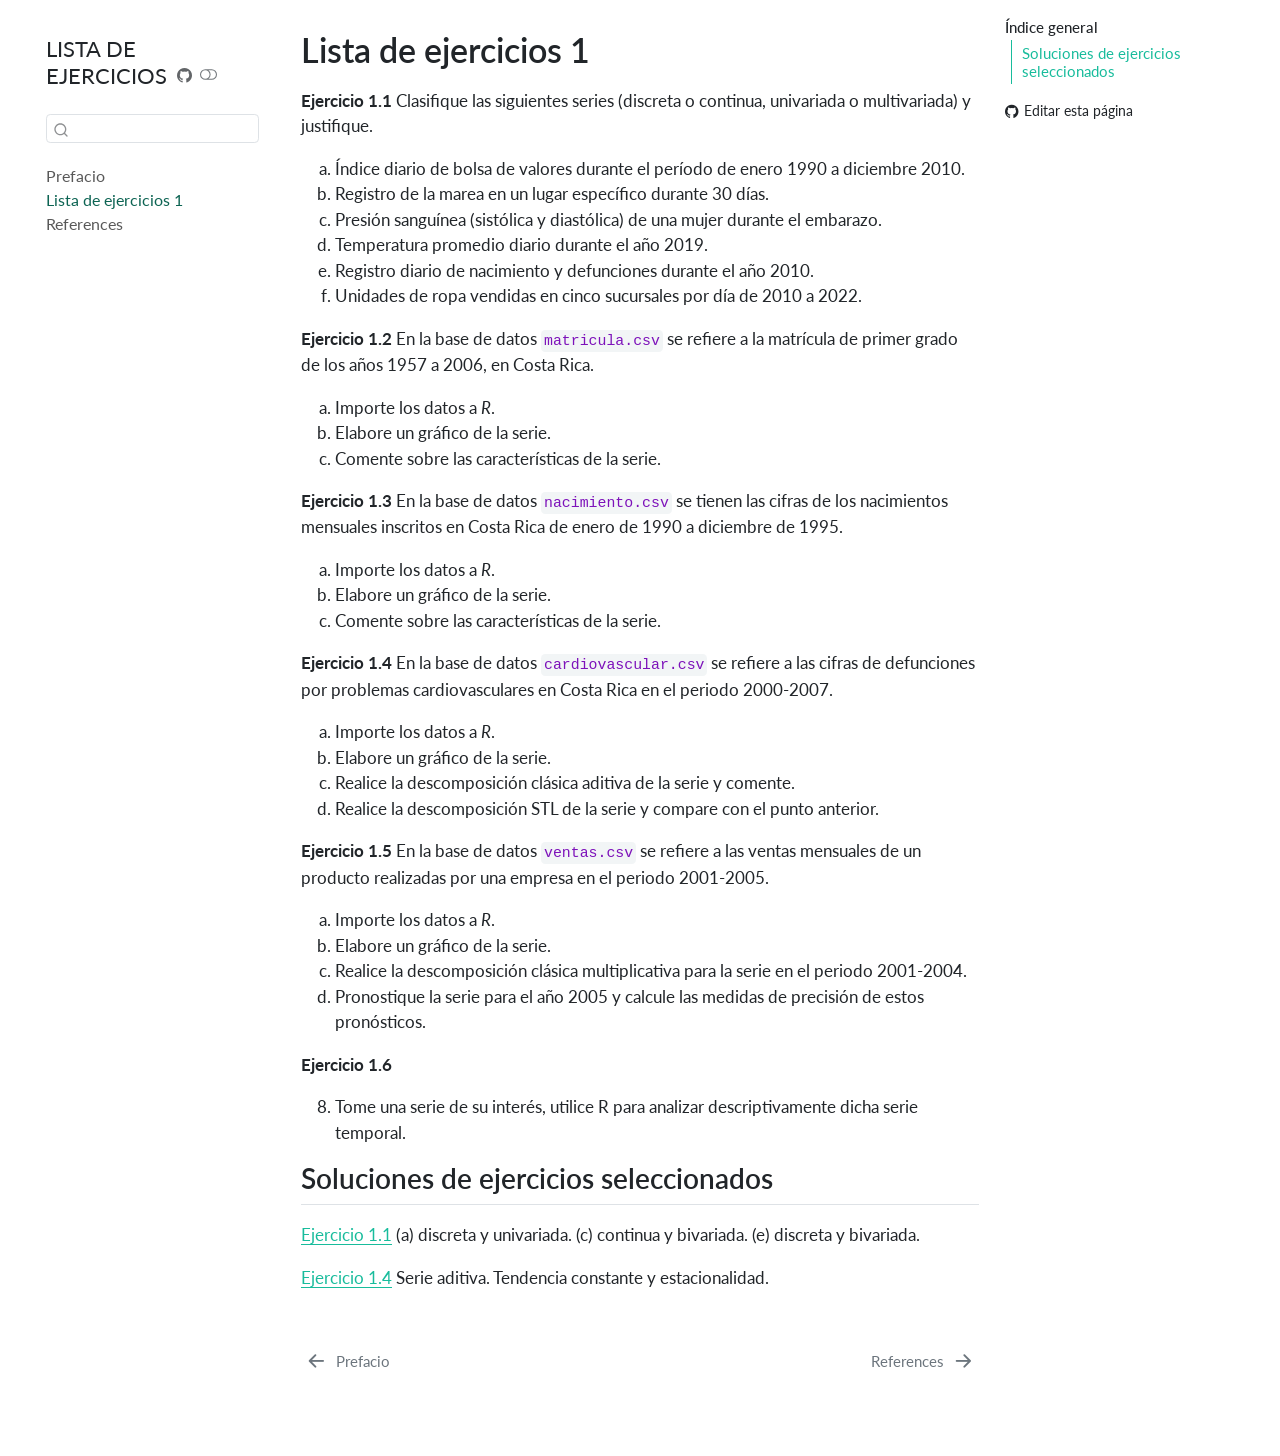
==== docs/Lista_1.html @ 9e40c4bb "setup" ====
<!DOCTYPE html>
<html xmlns="http://www.w3.org/1999/xhtml" lang="es" xml:lang="es"><head>

<meta charset="utf-8">
<meta name="generator" content="quarto-1.9.38">

<meta name="viewport" content="width=device-width, initial-scale=1.0, user-scalable=yes">


<title>Lista de ejercicios 1 – LISTA DE EJERCICIOS</title>
<style>
/* Default styles provided by pandoc.
** See https://pandoc.org/MANUAL.html#variables-for-html for config info.
*/
code{white-space: pre-wrap;}
span.smallcaps{font-variant: small-caps;}
div.columns{display: flex; gap: min(4vw, 1.5em);}
div.column{flex: auto; overflow-x: auto;}
div.hanging-indent{margin-left: 1.5em; text-indent: -1.5em;}
ul.task-list{list-style: none;}
ul.task-list li input[type="checkbox"] {
  width: 0.8em;
  margin: 0 0.8em 0.2em -1em; /* quarto-specific, see https://github.com/quarto-dev/quarto-cli/issues/4556 */ 
  vertical-align: middle;
}
/* CSS for citations */
div.csl-bib-body { }
div.csl-entry {
  clear: both;
}
.hanging-indent div.csl-entry {
  margin-left:2em;
  text-indent:-2em;
}
div.csl-left-margin {
  min-width:2em;
  float:left;
}
div.csl-right-inline {
  margin-left:2em;
  padding-left:1em;
}
div.csl-indent {
  margin-left: 2em;
}</style>


<script src="site_libs/quarto-nav/quarto-nav.js"></script>
<script src="site_libs/quarto-nav/headroom.min.js"></script>
<script src="site_libs/clipboard/clipboard.min.js"></script>
<script src="site_libs/quarto-search/autocomplete.umd.js"></script>
<script src="site_libs/quarto-search/fuse.min.js"></script>
<script src="site_libs/quarto-search/quarto-search.js"></script>
<meta name="quarto:offset" content="./">
<link href="./references.html" rel="next">
<link href="./index.html" rel="prev">
<script src="site_libs/quarto-html/quarto.js" type="module"></script>
<script src="site_libs/quarto-html/tabsets/tabsets.js" type="module"></script>
<script src="site_libs/quarto-html/popper.min.js"></script>
<script src="site_libs/quarto-html/tippy.umd.min.js"></script>
<script src="site_libs/quarto-html/anchor.min.js"></script>
<link href="site_libs/quarto-html/tippy.css" rel="stylesheet">
<link href="site_libs/quarto-html/quarto-syntax-highlighting-15634bcf2e68342d4ad2dfa704d543f6.css" rel="stylesheet" class="quarto-color-scheme" id="quarto-text-highlighting-styles">
<link href="site_libs/quarto-html/quarto-syntax-highlighting-dark-0a6b7249c26820e032cb0bd839ff02b1.css" rel="stylesheet" class="quarto-color-scheme quarto-color-alternate" id="quarto-text-highlighting-styles">
<link href="site_libs/quarto-html/quarto-syntax-highlighting-15634bcf2e68342d4ad2dfa704d543f6.css" rel="stylesheet" class="quarto-color-scheme-extra" id="quarto-text-highlighting-styles">
<script src="site_libs/bootstrap/bootstrap.min.js"></script>
<link href="site_libs/bootstrap/bootstrap-icons.css" rel="stylesheet">
<link href="site_libs/bootstrap/bootstrap-ffc4c3fc79587ee79da4865b6a08975e.min.css" rel="stylesheet" append-hash="true" class="quarto-color-scheme" id="quarto-bootstrap" data-mode="light">
<link href="site_libs/bootstrap/bootstrap-dark-acff971833d9769290026d534105daaa.min.css" rel="stylesheet" append-hash="true" class="quarto-color-scheme quarto-color-alternate" id="quarto-bootstrap" data-mode="dark">
<link href="site_libs/bootstrap/bootstrap-ffc4c3fc79587ee79da4865b6a08975e.min.css" rel="stylesheet" append-hash="true" class="quarto-color-scheme-extra" id="quarto-bootstrap" data-mode="light">
<script id="quarto-search-options" type="application/json">{
  "location": "sidebar",
  "copy-button": false,
  "collapse-after": 3,
  "panel-placement": "start",
  "type": "textbox",
  "limit": 50,
  "keyboard-shortcut": [
    "f",
    "/",
    "s"
  ],
  "show-item-context": false,
  "language": {
    "search-no-results-text": "No se han encontrado resultados",
    "search-matching-documents-text": "documentos encontrados",
    "search-copy-link-title": "Copiar el enlace en la búsqueda",
    "search-hide-matches-text": "Ocultar resultados adicionales",
    "search-more-match-text": "resultado adicional en este documento",
    "search-more-matches-text": "resultados adicionales en este documento",
    "search-clear-button-title": "Borrar",
    "search-text-placeholder": "",
    "search-detached-cancel-button-title": "Cancelar",
    "search-submit-button-title": "Enviar",
    "search-label": "Buscar"
  }
}</script>


</head>

<body class="nav-sidebar floating quarto-light"><script id="quarto-html-before-body" type="application/javascript">
    const toggleBodyColorMode = (bsSheetEl) => {
      const mode = bsSheetEl.getAttribute("data-mode");
      const bodyEl = window.document.querySelector("body");
      if (mode === "dark") {
        bodyEl.classList.add("quarto-dark");
        bodyEl.classList.remove("quarto-light");
      } else {
        bodyEl.classList.add("quarto-light");
        bodyEl.classList.remove("quarto-dark");
      }
    }
    const toggleBodyColorPrimary = () => {
      const bsSheetEl = window.document.querySelector("link#quarto-bootstrap:not([rel=disabled-stylesheet])");
      if (bsSheetEl) {
        toggleBodyColorMode(bsSheetEl);
      }
    }
    const setColorSchemeToggle = (alternate) => {
      const toggles = window.document.querySelectorAll('.quarto-color-scheme-toggle');
      for (let i=0; i < toggles.length; i++) {
        const toggle = toggles[i];
        if (toggle) {
          if (alternate) {
            toggle.classList.add("alternate");
          } else {
            toggle.classList.remove("alternate");
          }
        }
      }
    };
    const toggleColorMode = (alternate) => {
      // Switch the stylesheets
      const primaryStylesheets = window.document.querySelectorAll('link.quarto-color-scheme:not(.quarto-color-alternate)');
      const alternateStylesheets = window.document.querySelectorAll('link.quarto-color-scheme.quarto-color-alternate');
      manageTransitions('#quarto-margin-sidebar .nav-link', false);
      if (alternate) {
        // note: dark is layered on light, we don't disable primary!
        enableStylesheet(alternateStylesheets);
        for (const sheetNode of alternateStylesheets) {
          if (sheetNode.id === "quarto-bootstrap") {
            toggleBodyColorMode(sheetNode);
          }
        }
      } else {
        disableStylesheet(alternateStylesheets);
        enableStylesheet(primaryStylesheets)
        toggleBodyColorPrimary();
      }
      manageTransitions('#quarto-margin-sidebar .nav-link', true);
      // Switch the toggles
      setColorSchemeToggle(alternate)
      // Hack to workaround the fact that safari doesn't
      // properly recolor the scrollbar when toggling (#1455)
      if (navigator.userAgent.indexOf('Safari') > 0 && navigator.userAgent.indexOf('Chrome') == -1) {
        manageTransitions("body", false);
        window.scrollTo(0, 1);
        setTimeout(() => {
          window.scrollTo(0, 0);
          manageTransitions("body", true);
        }, 40);
      }
    }
    const disableStylesheet = (stylesheets) => {
      for (let i=0; i < stylesheets.length; i++) {
        const stylesheet = stylesheets[i];
        stylesheet.rel = 'disabled-stylesheet';
      }
    }
    const enableStylesheet = (stylesheets) => {
      for (let i=0; i < stylesheets.length; i++) {
        const stylesheet = stylesheets[i];
        if(stylesheet.rel !== 'stylesheet') { // for Chrome, which will still FOUC without this check
          stylesheet.rel = 'stylesheet';
        }
      }
    }
    const manageTransitions = (selector, allowTransitions) => {
      const els = window.document.querySelectorAll(selector);
      for (let i=0; i < els.length; i++) {
        const el = els[i];
        if (allowTransitions) {
          el.classList.remove('notransition');
        } else {
          el.classList.add('notransition');
        }
      }
    }
    const isFileUrl = () => {
      return window.location.protocol === 'file:';
    }
    const hasAlternateSentinel = () => {
      let styleSentinel = getColorSchemeSentinel();
      if (styleSentinel !== null) {
        return styleSentinel === "alternate";
      } else {
        return false;
      }
    }
    const setStyleSentinel = (alternate) => {
      const value = alternate ? "alternate" : "default";
      if (!isFileUrl()) {
        window.localStorage.setItem("quarto-color-scheme", value);
      } else {
        localAlternateSentinel = value;
      }
    }
    const getColorSchemeSentinel = () => {
      if (!isFileUrl()) {
        const storageValue = window.localStorage.getItem("quarto-color-scheme");
        return storageValue != null ? storageValue : localAlternateSentinel;
      } else {
        return localAlternateSentinel;
      }
    }
    const toggleGiscusIfUsed = (isAlternate, darkModeDefault) => {
      const baseTheme = document.querySelector('#giscus-base-theme')?.value ?? 'light';
      const alternateTheme = document.querySelector('#giscus-alt-theme')?.value ?? 'dark';
      let newTheme = '';
      if(authorPrefersDark) {
        newTheme = isAlternate ? baseTheme : alternateTheme;
      } else {
        newTheme = isAlternate ? alternateTheme : baseTheme;
      }
      const changeGiscusTheme = () => {
        // From: https://github.com/giscus/giscus/issues/336
        const sendMessage = (message) => {
          const iframe = document.querySelector('iframe.giscus-frame');
          if (!iframe) return;
          iframe.contentWindow.postMessage({ giscus: message }, 'https://giscus.app');
        }
        sendMessage({
          setConfig: {
            theme: newTheme
          }
        });
      }
      const isGiscussLoaded = window.document.querySelector('iframe.giscus-frame') !== null;
      if (isGiscussLoaded) {
        changeGiscusTheme();
      }
    };
    const authorPrefersDark = false;
    const darkModeDefault = authorPrefersDark;
      document.querySelector('link#quarto-text-highlighting-styles.quarto-color-scheme-extra').rel = 'disabled-stylesheet';
      document.querySelector('link#quarto-bootstrap.quarto-color-scheme-extra').rel = 'disabled-stylesheet';
    let localAlternateSentinel = darkModeDefault ? 'alternate' : 'default';
    // Dark / light mode switch
    window.quartoToggleColorScheme = () => {
      // Read the current dark / light value
      let toAlternate = !hasAlternateSentinel();
      toggleColorMode(toAlternate);
      setStyleSentinel(toAlternate);
      toggleGiscusIfUsed(toAlternate, darkModeDefault);
      window.dispatchEvent(new Event('resize'));
    };
    // Switch to dark mode if need be
    if (hasAlternateSentinel()) {
      toggleColorMode(true);
    } else {
      toggleColorMode(false);
    }
  </script>

<div id="quarto-search-results"></div>
  <header id="quarto-header" class="headroom fixed-top">
  <nav class="quarto-secondary-nav">
    <div class="container-fluid d-flex">
      <button type="button" class="quarto-btn-toggle btn" data-bs-toggle="collapse" role="button" data-bs-target=".quarto-sidebar-collapse-item" aria-controls="quarto-sidebar" aria-expanded="false" aria-label="Alternar barra lateral" onclick="if (window.quartoToggleHeadroom) { window.quartoToggleHeadroom(); }">
        <i class="bi bi-layout-text-sidebar-reverse"></i>
      </button>
        <nav class="quarto-page-breadcrumbs" aria-label="breadcrumb"><ol class="breadcrumb"><li class="breadcrumb-item"><a href="./Lista_1.html"><span class="chapter-title">Lista de ejercicios 1</span></a></li></ol></nav>
        <a class="flex-grow-1" role="navigation" data-bs-toggle="collapse" data-bs-target=".quarto-sidebar-collapse-item" aria-controls="quarto-sidebar" aria-expanded="false" aria-label="Alternar barra lateral" onclick="if (window.quartoToggleHeadroom) { window.quartoToggleHeadroom(); }">      
        </a>
      <button type="button" class="btn quarto-search-button" aria-label="Buscar" onclick="window.quartoOpenSearch();">
        <i class="bi bi-search"></i>
      </button>
    </div>
  </nav>
</header>
<!-- content -->
<div id="quarto-content" class="quarto-container page-columns page-rows-contents page-layout-article">
<!-- sidebar -->
  <nav id="quarto-sidebar" class="sidebar collapse collapse-horizontal quarto-sidebar-collapse-item sidebar-navigation floating overflow-auto">
    <div class="pt-lg-2 mt-2 text-left sidebar-header">
    <div class="sidebar-title mb-0 py-0">
      <a href="./">LISTA DE EJERCICIOS</a> 
        <div class="sidebar-tools-main">
    <a href="https://github.com/swchouchen/series_grad_ej/" title="Ejecutar el código" class="quarto-navigation-tool px-1" aria-label="Ejecutar el código"><i class="bi bi-github"></i></a>
  <a href="" class="quarto-color-scheme-toggle quarto-navigation-tool  px-1" onclick="window.quartoToggleColorScheme(); return false;" title="Alternar modo oscuro"><i class="bi"></i></a>
</div>
    </div>
      </div>
        <div class="mt-2 flex-shrink-0 align-items-center">
        <div class="sidebar-search">
        <div id="quarto-search" class="" title="Buscar"></div>
        </div>
        </div>
    <div class="sidebar-menu-container"> 
    <ul class="list-unstyled mt-1">
        <li class="sidebar-item">
  <div class="sidebar-item-container"> 
  <a href="./index.html" class="sidebar-item-text sidebar-link">
 <span class="menu-text">Prefacio</span></a>
  </div>
</li>
        <li class="sidebar-item">
  <div class="sidebar-item-container"> 
  <a href="./Lista_1.html" class="sidebar-item-text sidebar-link active"><span class="chapter-title">Lista de ejercicios 1</span></a>
  </div>
</li>
        <li class="sidebar-item">
  <div class="sidebar-item-container"> 
  <a href="./references.html" class="sidebar-item-text sidebar-link">
 <span class="menu-text">References</span></a>
  </div>
</li>
    </ul>
    </div>
</nav>
<div id="quarto-sidebar-glass" class="quarto-sidebar-collapse-item" data-bs-toggle="collapse" data-bs-target=".quarto-sidebar-collapse-item"></div>
<!-- margin-sidebar -->
    <div id="quarto-margin-sidebar" class="sidebar margin-sidebar">
        <nav id="TOC" role="doc-toc" class="toc-active" data-toc-expanded="1">
    <h2 id="toc-title">Índice general</h2>
   
  <ul>
  <li><a href="#soluciones-de-ejercicios-seleccionados" id="toc-soluciones-de-ejercicios-seleccionados" class="nav-link active" data-scroll-target="#soluciones-de-ejercicios-seleccionados">Soluciones de ejercicios seleccionados</a></li>
  </ul>
<div class="toc-actions"><ul><li><a href="https://github.com/swchouchen/series_grad_ej/edit/main/Lista_1.qmd" class="toc-action"><i class="bi bi-github"></i>Editar esta página</a></li></ul></div></nav>
    </div>
<!-- main -->
<main class="content" id="quarto-document-content">


<header id="title-block-header" class="quarto-title-block default">
<div class="quarto-title">
<h1 class="title"><span class="chapter-title">Lista de ejercicios 1</span></h1>
</div>



<div class="quarto-title-meta">

    
  
    
  </div>
  


</header>


<div id="exr-I1" class="Exercise theorem exercise">
<p><span class="theorem-title"><strong>Ejercicio 1.1</strong></span> Clasifique las siguientes series (discreta o continua, univariada o multivariada) y justifique.</p>
<ol type="a">
<li>Índice diario de bolsa de valores durante el período de enero 1990 a diciembre 2010.</li>
<li>Registro de la marea en un lugar específico durante 30 días.</li>
<li>Presión sanguínea (sistólica y diastólica) de una mujer durante el embarazo.</li>
<li>Temperatura promedio diario durante el año 2019.</li>
<li>Registro diario de nacimiento y defunciones durante el año 2010.</li>
<li>Unidades de ropa vendidas en cinco sucursales por día de 2010 a 2022.</li>
</ol>
</div>
<div id="exr-I2" class="Exercise theorem exercise">
<p><span class="theorem-title"><strong>Ejercicio 1.2</strong></span> En la base de datos <code>matricula.csv</code> se refiere a la matrícula de primer grado de los años 1957 a 2006, en Costa Rica.</p>
<ol type="a">
<li>Importe los datos a <em>R</em>.</li>
<li>Elabore un gráfico de la serie.</li>
<li>Comente sobre las características de la serie.</li>
</ol>
</div>
<div id="exr-I3" class="Exercise theorem exercise">
<p><span class="theorem-title"><strong>Ejercicio 1.3</strong></span> En la base de datos <code>nacimiento.csv</code> se tienen las cifras de los nacimientos mensuales inscritos en Costa Rica de enero de 1990 a diciembre de 1995.</p>
<ol type="a">
<li>Importe los datos a <em>R</em>.</li>
<li>Elabore un gráfico de la serie.</li>
<li>Comente sobre las características de la serie.</li>
</ol>
</div>
<div id="exr-I4" class="Exercise theorem exercise">
<p><span class="theorem-title"><strong>Ejercicio 1.4</strong></span> En la base de datos <code>cardiovascular.csv</code> se refiere a las cifras de defunciones por problemas cardiovasculares en Costa Rica en el periodo 2000-2007.</p>
<ol type="a">
<li>Importe los datos a <em>R</em>.</li>
<li>Elabore un gráfico de la serie.</li>
<li>Realice la descomposición clásica aditiva de la serie y comente.</li>
<li>Realice la descomposición STL de la serie y compare con el punto anterior.</li>
</ol>
</div>
<div id="exr-I5" class="Exercise theorem exercise">
<p><span class="theorem-title"><strong>Ejercicio 1.5</strong></span> En la base de datos <code>ventas.csv</code> se refiere a las ventas mensuales de un producto realizadas por una empresa en el periodo 2001-2005.</p>
<ol type="a">
<li>Importe los datos a <em>R</em>.</li>
<li>Elabore un gráfico de la serie.</li>
<li>Realice la descomposición clásica multiplicativa para la serie en el periodo 2001-2004.</li>
<li>Pronostique la serie para el año 2005 y calcule las medidas de precisión de estos pronósticos.</li>
</ol>
</div>
<div id="exr-I8" class="Exercise theorem exercise">
<p><span class="theorem-title"><strong>Ejercicio 1.6</strong></span> &nbsp;</p>
<ol start="8" type="1">
<li>Tome una serie de su interés, utilice R para analizar descriptivamente dicha serie temporal.</li>
</ol>
</div>
<section id="soluciones-de-ejercicios-seleccionados" class="level2">
<h2 class="anchored" data-anchor-id="soluciones-de-ejercicios-seleccionados">Soluciones de ejercicios seleccionados</h2>
<p><a href="#exr-I1" class="quarto-xref">Ejercicio&nbsp;<span>1.1</span></a> (a) discreta y univariada. (c) continua y bivariada. (e) discreta y bivariada.</p>
<p><a href="#exr-I4" class="quarto-xref">Ejercicio&nbsp;<span>1.4</span></a> Serie aditiva. Tendencia constante y estacionalidad.</p>


<div id="refs" class="references csl-bib-body hanging-indent" role="list" style="display: none">
<div id="ref-knuth84" class="csl-entry" role="listitem">
Knuth, Donald E. 1984. <span>«Literate Programming»</span>. <em>Comput. J.</em> (USA) 27 (2): 97-111. <a href="https://doi.org/10.1093/comjnl/27.2.97">https://doi.org/10.1093/comjnl/27.2.97</a>.
</div>
</div>
</section>

</main> <!-- /main -->
<script id="quarto-html-after-body" type="application/javascript">
  window.document.addEventListener("DOMContentLoaded", function (event) {
    // Ensure there is a toggle, if there isn't float one in the top right
    if (window.document.querySelector('.quarto-color-scheme-toggle') === null) {
      const a = window.document.createElement('a');
      a.classList.add('top-right');
      a.classList.add('quarto-color-scheme-toggle');
      a.href = "";
      a.onclick = function() { try { window.quartoToggleColorScheme(); } catch {} return false; };
      const i = window.document.createElement("i");
      i.classList.add('bi');
      a.appendChild(i);
      window.document.body.appendChild(a);
    }
    setColorSchemeToggle(hasAlternateSentinel())
    const icon = "";
    const anchorJS = new window.AnchorJS();
    anchorJS.options = {
      placement: 'right',
      icon: icon
    };
    anchorJS.add('.anchored');
    const isCodeAnnotation = (el) => {
      for (const clz of el.classList) {
        if (clz.startsWith('code-annotation-')) {                     
          return true;
        }
      }
      return false;
    }
    const onCopySuccess = function(e) {
      // button target
      const button = e.trigger;
      // don't keep focus
      button.blur();
      // flash "checked"
      button.classList.add('code-copy-button-checked');
      var currentTitle = button.getAttribute("title");
      button.setAttribute("title", "Copiado");
      let tooltip;
      if (window.bootstrap) {
        button.setAttribute("data-bs-toggle", "tooltip");
        button.setAttribute("data-bs-placement", "left");
        button.setAttribute("data-bs-title", "Copiado");
        tooltip = new bootstrap.Tooltip(button, 
          { trigger: "manual", 
            customClass: "code-copy-button-tooltip",
            offset: [0, -8]});
        tooltip.show();    
      }
      setTimeout(function() {
        if (tooltip) {
          tooltip.hide();
          button.removeAttribute("data-bs-title");
          button.removeAttribute("data-bs-toggle");
          button.removeAttribute("data-bs-placement");
        }
        button.setAttribute("title", currentTitle);
        button.classList.remove('code-copy-button-checked');
      }, 1000);
      // clear code selection
      e.clearSelection();
    }
    const getTextToCopy = function(trigger) {
      const outerScaffold = trigger.parentElement.cloneNode(true);
      const codeEl = outerScaffold.querySelector('code');
      for (const childEl of codeEl.children) {
        if (isCodeAnnotation(childEl)) {
          childEl.remove();
        }
      }
      return codeEl.innerText;
    }
    const clipboard = new window.ClipboardJS('.code-copy-button:not([data-in-quarto-modal])', {
      text: getTextToCopy
    });
    clipboard.on('success', onCopySuccess);
    if (window.document.getElementById('quarto-embedded-source-code-modal')) {
      const clipboardModal = new window.ClipboardJS('.code-copy-button[data-in-quarto-modal]', {
        text: getTextToCopy,
        container: window.document.getElementById('quarto-embedded-source-code-modal')
      });
      clipboardModal.on('success', onCopySuccess);
    }
      var localhostRegex = new RegExp(/^(?:http|https):\/\/localhost\:?[0-9]*\//);
      var mailtoRegex = new RegExp(/^mailto:/);
        var filterRegex = new RegExp('/' + window.location.host + '/');
      var isInternal = (href) => {
          return filterRegex.test(href) || localhostRegex.test(href) || mailtoRegex.test(href);
      }
      // Inspect non-navigation links and adorn them if external
     var links = window.document.querySelectorAll('a[href]:not(.nav-link):not(.navbar-brand):not(.toc-action):not(.sidebar-link):not(.sidebar-item-toggle):not(.pagination-link):not(.no-external):not([aria-hidden]):not(.dropdown-item):not(.quarto-navigation-tool):not(.about-link)');
      for (var i=0; i<links.length; i++) {
        const link = links[i];
        if (!isInternal(link.href)) {
          // undo the damage that might have been done by quarto-nav.js in the case of
          // links that we want to consider external
          if (link.dataset.originalHref !== undefined) {
            link.href = link.dataset.originalHref;
          }
        }
      }
    function tippyHover(el, contentFn, onTriggerFn, onUntriggerFn) {
      const config = {
        allowHTML: true,
        maxWidth: 500,
        delay: 100,
        arrow: false,
        appendTo: function(el) {
            return el.parentElement;
        },
        interactive: true,
        interactiveBorder: 10,
        theme: 'quarto',
        placement: 'bottom-start',
      };
      if (contentFn) {
        config.content = contentFn;
      }
      if (onTriggerFn) {
        config.onTrigger = onTriggerFn;
      }
      if (onUntriggerFn) {
        config.onUntrigger = onUntriggerFn;
      }
      window.tippy(el, config); 
    }
    const noterefs = window.document.querySelectorAll('a[role="doc-noteref"]');
    for (var i=0; i<noterefs.length; i++) {
      const ref = noterefs[i];
      tippyHover(ref, function() {
        // use id or data attribute instead here
        let href = ref.getAttribute('data-footnote-href') || ref.getAttribute('href');
        try { href = new URL(href).hash; } catch {}
        const id = href.replace(/^#\/?/, "");
        const note = window.document.getElementById(id);
        if (note) {
          return note.innerHTML;
        } else {
          return "";
        }
      });
    }
    const xrefs = window.document.querySelectorAll('a.quarto-xref');
    const processXRef = (id, note) => {
      // Strip column container classes
      const stripColumnClz = (el) => {
        el.classList.remove("page-full", "page-columns");
        if (el.children) {
          for (const child of el.children) {
            stripColumnClz(child);
          }
        }
      }
      stripColumnClz(note)
      if (id === null || id.startsWith('sec-')) {
        // Special case sections, only their first couple elements
        const container = document.createElement("div");
        if (note.children && note.children.length > 2) {
          container.appendChild(note.children[0].cloneNode(true));
          for (let i = 1; i < note.children.length; i++) {
            const child = note.children[i];
            if (child.tagName === "P" && child.innerText === "") {
              continue;
            } else {
              container.appendChild(child.cloneNode(true));
              break;
            }
          }
          if (window.Quarto?.typesetMath) {
            window.Quarto.typesetMath(container);
          }
          return container.innerHTML
        } else {
          if (window.Quarto?.typesetMath) {
            window.Quarto.typesetMath(note);
          }
          return note.innerHTML;
        }
      } else {
        // Remove any anchor links if they are present
        const anchorLink = note.querySelector('a.anchorjs-link');
        if (anchorLink) {
          anchorLink.remove();
        }
        if (window.Quarto?.typesetMath) {
          window.Quarto.typesetMath(note);
        }
        if (note.classList.contains("callout")) {
          return note.outerHTML;
        } else {
          return note.innerHTML;
        }
      }
    }
    for (var i=0; i<xrefs.length; i++) {
      const xref = xrefs[i];
      tippyHover(xref, undefined, function(instance) {
        instance.disable();
        let url = xref.getAttribute('href');
        let hash = undefined; 
        if (url.startsWith('#')) {
          hash = url;
        } else {
          try { hash = new URL(url).hash; } catch {}
        }
        if (hash) {
          const id = hash.replace(/^#\/?/, "");
          const note = window.document.getElementById(id);
          if (note !== null) {
            try {
              const html = processXRef(id, note.cloneNode(true));
              instance.setContent(html);
            } finally {
              instance.enable();
              instance.show();
            }
          } else {
            // See if we can fetch this
            fetch(url.split('#')[0])
            .then(res => res.text())
            .then(html => {
              const parser = new DOMParser();
              const htmlDoc = parser.parseFromString(html, "text/html");
              const note = htmlDoc.getElementById(id);
              if (note !== null) {
                const html = processXRef(id, note);
                instance.setContent(html);
              } 
            }).finally(() => {
              instance.enable();
              instance.show();
            });
          }
        } else {
          // See if we can fetch a full url (with no hash to target)
          // This is a special case and we should probably do some content thinning / targeting
          fetch(url)
          .then(res => res.text())
          .then(html => {
            const parser = new DOMParser();
            const htmlDoc = parser.parseFromString(html, "text/html");
            const note = htmlDoc.querySelector('main.content');
            if (note !== null) {
              // This should only happen for chapter cross references
              // (since there is no id in the URL)
              // remove the first header
              if (note.children.length > 0 && note.children[0].tagName === "HEADER") {
                note.children[0].remove();
              }
              const html = processXRef(null, note);
              instance.setContent(html);
            } 
          }).finally(() => {
            instance.enable();
            instance.show();
          });
        }
      }, function(instance) {
      });
    }
        let selectedAnnoteEl;
        const selectorForAnnotation = ( cell, annotation) => {
          let cellAttr = 'data-code-cell="' + cell + '"';
          let lineAttr = 'data-code-annotation="' +  annotation + '"';
          const selector = 'span[' + cellAttr + '][' + lineAttr + ']';
          return selector;
        }
        const selectCodeLines = (annoteEl) => {
          const doc = window.document;
          const targetCell = annoteEl.getAttribute("data-target-cell");
          const targetAnnotation = annoteEl.getAttribute("data-target-annotation");
          const annoteSpan = window.document.querySelector(selectorForAnnotation(targetCell, targetAnnotation));
          const lines = annoteSpan.getAttribute("data-code-lines").split(",");
          const lineIds = lines.map((line) => {
            return targetCell + "-" + line;
          })
          let top = null;
          let height = null;
          let parent = null;
          if (lineIds.length > 0) {
              //compute the position of the single el (top and bottom and make a div)
              const el = window.document.getElementById(lineIds[0]);
              top = el.offsetTop;
              height = el.offsetHeight;
              parent = el.parentElement.parentElement;
            if (lineIds.length > 1) {
              const lastEl = window.document.getElementById(lineIds[lineIds.length - 1]);
              const bottom = lastEl.offsetTop + lastEl.offsetHeight;
              height = bottom - top;
            }
            if (top !== null && height !== null && parent !== null) {
              // cook up a div (if necessary) and position it 
              let div = window.document.getElementById("code-annotation-line-highlight");
              if (div === null) {
                div = window.document.createElement("div");
                div.setAttribute("id", "code-annotation-line-highlight");
                div.style.position = 'absolute';
                parent.appendChild(div);
              }
              div.style.top = top - 2 + "px";
              div.style.height = height + 4 + "px";
              div.style.left = 0;
              let gutterDiv = window.document.getElementById("code-annotation-line-highlight-gutter");
              if (gutterDiv === null) {
                gutterDiv = window.document.createElement("div");
                gutterDiv.setAttribute("id", "code-annotation-line-highlight-gutter");
                gutterDiv.style.position = 'absolute';
                const codeCell = window.document.getElementById(targetCell);
                const gutter = codeCell.querySelector('.code-annotation-gutter');
                gutter.appendChild(gutterDiv);
              }
              gutterDiv.style.top = top - 2 + "px";
              gutterDiv.style.height = height + 4 + "px";
            }
            selectedAnnoteEl = annoteEl;
          }
        };
        const unselectCodeLines = () => {
          const elementsIds = ["code-annotation-line-highlight", "code-annotation-line-highlight-gutter"];
          elementsIds.forEach((elId) => {
            const div = window.document.getElementById(elId);
            if (div) {
              div.remove();
            }
          });
          selectedAnnoteEl = undefined;
        };
          // Handle positioning of the toggle
      window.addEventListener(
        "resize",
        throttle(() => {
          elRect = undefined;
          if (selectedAnnoteEl) {
            selectCodeLines(selectedAnnoteEl);
          }
        }, 10)
      );
      function throttle(fn, ms) {
      let throttle = false;
      let timer;
        return (...args) => {
          if(!throttle) { // first call gets through
              fn.apply(this, args);
              throttle = true;
          } else { // all the others get throttled
              if(timer) clearTimeout(timer); // cancel #2
              timer = setTimeout(() => {
                fn.apply(this, args);
                timer = throttle = false;
              }, ms);
          }
        };
      }
        // Attach click handler to the DT
        const annoteDls = window.document.querySelectorAll('dt[data-target-cell]');
        for (const annoteDlNode of annoteDls) {
          annoteDlNode.addEventListener('click', (event) => {
            const clickedEl = event.target;
            if (clickedEl !== selectedAnnoteEl) {
              unselectCodeLines();
              const activeEl = window.document.querySelector('dt[data-target-cell].code-annotation-active');
              if (activeEl) {
                activeEl.classList.remove('code-annotation-active');
              }
              selectCodeLines(clickedEl);
              clickedEl.classList.add('code-annotation-active');
            } else {
              // Unselect the line
              unselectCodeLines();
              clickedEl.classList.remove('code-annotation-active');
            }
          });
        }
    const findCites = (el) => {
      const parentEl = el.parentElement;
      if (parentEl) {
        const cites = parentEl.dataset.cites;
        if (cites) {
          return {
            el,
            cites: cites.split(' ')
          };
        } else {
          return findCites(el.parentElement)
        }
      } else {
        return undefined;
      }
    };
    var bibliorefs = window.document.querySelectorAll('a[role="doc-biblioref"]');
    for (var i=0; i<bibliorefs.length; i++) {
      const ref = bibliorefs[i];
      const citeInfo = findCites(ref);
      if (citeInfo) {
        tippyHover(citeInfo.el, function() {
          var popup = window.document.createElement('div');
          citeInfo.cites.forEach(function(cite) {
            var citeDiv = window.document.createElement('div');
            citeDiv.classList.add('hanging-indent');
            citeDiv.classList.add('csl-entry');
            var biblioDiv = window.document.getElementById('ref-' + cite);
            if (biblioDiv) {
              citeDiv.innerHTML = biblioDiv.innerHTML;
            }
            popup.appendChild(citeDiv);
          });
          return popup.innerHTML;
        });
      }
    }
  });
  </script>
<nav class="page-navigation">
  <div class="nav-page nav-page-previous">
      <a href="./index.html" class="pagination-link" aria-label="Prefacio">
        <i class="bi bi-arrow-left-short"></i> <span class="nav-page-text">Prefacio</span>
      </a>          
  </div>
  <div class="nav-page nav-page-next">
      <a href="./references.html" class="pagination-link" aria-label="References">
        <span class="nav-page-text">References</span> <i class="bi bi-arrow-right-short"></i>
      </a>
  </div>
</nav>
</div> <!-- /content -->




<footer class="footer"><div class="nav-footer"><div class="nav-footer-center"><div class="toc-actions d-sm-block d-md-none"><ul><li><a href="https://github.com/swchouchen/series_grad_ej/edit/main/Lista_1.qmd" class="toc-action"><i class="bi bi-github"></i>Editar esta página</a></li></ul></div></div></div></footer></body></html>
---- docs/site_libs/quarto-html/tippy.css ----
.tippy-box[data-animation=fade][data-state=hidden]{opacity:0}[data-tippy-root]{max-width:calc(100vw - 10px)}.tippy-box{position:relative;background-color:#333;color:#fff;border-radius:4px;font-size:14px;line-height:1.4;white-space:normal;outline:0;transition-property:transform,visibility,opacity}.tippy-box[data-placement^=top]>.tippy-arrow{bottom:0}.tippy-box[data-placement^=top]>.tippy-arrow:before{bottom:-7px;left:0;border-width:8px 8px 0;border-top-color:initial;transform-origin:center top}.tippy-box[data-placement^=bottom]>.tippy-arrow{top:0}.tippy-box[data-placement^=bottom]>.tippy-arrow:before{top:-7px;left:0;border-width:0 8px 8px;border-bottom-color:initial;transform-origin:center bottom}.tippy-box[data-placement^=left]>.tippy-arrow{right:0}.tippy-box[data-placement^=left]>.tippy-arrow:before{border-width:8px 0 8px 8px;border-left-color:initial;right:-7px;transform-origin:center left}.tippy-box[data-placement^=right]>.tippy-arrow{left:0}.tippy-box[data-placement^=right]>.tippy-arrow:before{left:-7px;border-width:8px 8px 8px 0;border-right-color:initial;transform-origin:center right}.tippy-box[data-inertia][data-state=visible]{transition-timing-function:cubic-bezier(.54,1.5,.38,1.11)}.tippy-arrow{width:16px;height:16px;color:#333}.tippy-arrow:before{content:"";position:absolute;border-color:transparent;border-style:solid}.tippy-content{position:relative;padding:5px 9px;z-index:1}
---- docs/site_libs/quarto-html/quarto-syntax-highlighting-15634bcf2e68342d4ad2dfa704d543f6.css ----
/* quarto syntax highlight colors */
:root {
  --quarto-hl-ot-color: #003B4F;
  --quarto-hl-at-color: #657422;
  --quarto-hl-ss-color: #20794D;
  --quarto-hl-an-color: #5E5E5E;
  --quarto-hl-fu-color: #4758AB;
  --quarto-hl-st-color: #20794D;
  --quarto-hl-cf-color: #003B4F;
  --quarto-hl-op-color: #5E5E5E;
  --quarto-hl-er-color: #AD0000;
  --quarto-hl-bn-color: #AD0000;
  --quarto-hl-al-color: #AD0000;
  --quarto-hl-va-color: #111111;
  --quarto-hl-bu-color: inherit;
  --quarto-hl-ex-color: inherit;
  --quarto-hl-pp-color: #AD0000;
  --quarto-hl-in-color: #5E5E5E;
  --quarto-hl-vs-color: #20794D;
  --quarto-hl-wa-color: #5E5E5E;
  --quarto-hl-do-color: #5E5E5E;
  --quarto-hl-im-color: #00769E;
  --quarto-hl-ch-color: #20794D;
  --quarto-hl-dt-color: #AD0000;
  --quarto-hl-fl-color: #AD0000;
  --quarto-hl-co-color: #5E5E5E;
  --quarto-hl-cv-color: #5E5E5E;
  --quarto-hl-cn-color: #8f5902;
  --quarto-hl-sc-color: #5E5E5E;
  --quarto-hl-dv-color: #AD0000;
  --quarto-hl-kw-color: #003B4F;
}

/* other quarto variables */
:root {
  --quarto-font-monospace: SFMono-Regular, Menlo, Monaco, Consolas, "Liberation Mono", "Courier New", monospace;
}

/* syntax highlight based on Pandoc's rules */
pre > code.sourceCode > span {
  color: #003B4F;
}

code.sourceCode > span {
  color: #003B4F;
}

div.sourceCode,
div.sourceCode pre.sourceCode {
  color: #003B4F;
}

/* Normal */
code span {
  color: #003B4F;
}

/* Alert */
code span.al {
  color: #AD0000;
  font-style: inherit;
}

/* Annotation */
code span.an {
  color: #5E5E5E;
  font-style: inherit;
}

/* Attribute */
code span.at {
  color: #657422;
  font-style: inherit;
}

/* BaseN */
code span.bn {
  color: #AD0000;
  font-style: inherit;
}

/* BuiltIn */
code span.bu {
  font-style: inherit;
}

/* ControlFlow */
code span.cf {
  color: #003B4F;
  font-weight: bold;
  font-style: inherit;
}

/* Char */
code span.ch {
  color: #20794D;
  font-style: inherit;
}

/* Constant */
code span.cn {
  color: #8f5902;
  font-style: inherit;
}

/* Comment */
code span.co {
  color: #5E5E5E;
  font-style: inherit;
}

/* CommentVar */
code span.cv {
  color: #5E5E5E;
  font-style: italic;
}

/* Documentation */
code span.do {
  color: #5E5E5E;
  font-style: italic;
}

/* DataType */
code span.dt {
  color: #AD0000;
  font-style: inherit;
}

/* DecVal */
code span.dv {
  color: #AD0000;
  font-style: inherit;
}

/* Error */
code span.er {
  color: #AD0000;
  font-style: inherit;
}

/* Extension */
code span.ex {
  font-style: inherit;
}

/* Float */
code span.fl {
  color: #AD0000;
  font-style: inherit;
}

/* Function */
code span.fu {
  color: #4758AB;
  font-style: inherit;
}

/* Import */
code span.im {
  color: #00769E;
  font-style: inherit;
}

/* Information */
code span.in {
  color: #5E5E5E;
  font-style: inherit;
}

/* Keyword */
code span.kw {
  color: #003B4F;
  font-weight: bold;
  font-style: inherit;
}

/* Operator */
code span.op {
  color: #5E5E5E;
  font-style: inherit;
}

/* Other */
code span.ot {
  color: #003B4F;
  font-style: inherit;
}

/* Preprocessor */
code span.pp {
  color: #AD0000;
  font-style: inherit;
}

/* SpecialChar */
code span.sc {
  color: #5E5E5E;
  font-style: inherit;
}

/* SpecialString */
code span.ss {
  color: #20794D;
  font-style: inherit;
}

/* String */
code span.st {
  color: #20794D;
  font-style: inherit;
}

/* Variable */
code span.va {
  color: #111111;
  font-style: inherit;
}

/* VerbatimString */
code span.vs {
  color: #20794D;
  font-style: inherit;
}

/* Warning */
code span.wa {
  color: #5E5E5E;
  font-style: italic;
}

.prevent-inlining {
  content: "</";
}

/*# sourceMappingURL=f23921c56f73e400b49028c9186a1aa0.css.map */
---- docs/site_libs/quarto-html/quarto-syntax-highlighting-dark-0a6b7249c26820e032cb0bd839ff02b1.css ----
/* quarto syntax highlight colors */
:root {
  --quarto-hl-al-color: #f07178;
  --quarto-hl-an-color: #d4d0ab;
  --quarto-hl-at-color: #00e0e0;
  --quarto-hl-bn-color: #d4d0ab;
  --quarto-hl-bu-color: #abe338;
  --quarto-hl-ch-color: #abe338;
  --quarto-hl-co-color: #f8f8f2;
  --quarto-hl-cv-color: #ffd700;
  --quarto-hl-cn-color: #ffd700;
  --quarto-hl-cf-color: #ffa07a;
  --quarto-hl-dt-color: #ffa07a;
  --quarto-hl-dv-color: #d4d0ab;
  --quarto-hl-do-color: #f8f8f2;
  --quarto-hl-er-color: #f07178;
  --quarto-hl-ex-color: #00e0e0;
  --quarto-hl-fl-color: #d4d0ab;
  --quarto-hl-fu-color: #ffa07a;
  --quarto-hl-im-color: #abe338;
  --quarto-hl-in-color: #d4d0ab;
  --quarto-hl-kw-color: #ffa07a;
  --quarto-hl-op-color: #ffa07a;
  --quarto-hl-ot-color: #00e0e0;
  --quarto-hl-pp-color: #dcc6e0;
  --quarto-hl-re-color: #00e0e0;
  --quarto-hl-sc-color: #abe338;
  --quarto-hl-ss-color: #abe338;
  --quarto-hl-st-color: #abe338;
  --quarto-hl-va-color: #00e0e0;
  --quarto-hl-vs-color: #abe338;
  --quarto-hl-wa-color: #dcc6e0;
}

/* other quarto variables */
:root {
  --quarto-font-monospace: SFMono-Regular, Menlo, Monaco, Consolas, "Liberation Mono", "Courier New", monospace;
}

/* syntax highlight based on Pandoc's rules */
pre > code.sourceCode > span {
  color: #f8f8f2;
}

code.sourceCode > span {
  color: #f8f8f2;
}

div.sourceCode,
div.sourceCode pre.sourceCode {
  color: #f8f8f2;
}

/* Normal */
code span {
  color: #f8f8f2;
}

/* Alert */
code span.al {
  color: #f07178;
}

/* Annotation */
code span.an {
  color: #d4d0ab;
}

/* Attribute */
code span.at {
  color: #00e0e0;
}

/* BaseN */
code span.bn {
  color: #d4d0ab;
}

/* BuiltIn */
code span.bu {
  color: #abe338;
}

/* ControlFlow */
code span.cf {
  font-weight: bold;
  color: #ffa07a;
}

/* Char */
code span.ch {
  color: #abe338;
}

/* Constant */
code span.cn {
  color: #ffd700;
}

/* Comment */
code span.co {
  font-style: italic;
  color: #f8f8f2;
}

/* CommentVar */
code span.cv {
  color: #ffd700;
}

/* Documentation */
code span.do {
  color: #f8f8f2;
}

/* DataType */
code span.dt {
  color: #ffa07a;
}

/* DecVal */
code span.dv {
  color: #d4d0ab;
}

/* Error */
code span.er {
  color: #f07178;
  text-decoration: underline;
}

/* Extension */
code span.ex {
  font-weight: bold;
  color: #00e0e0;
}

/* Float */
code span.fl {
  color: #d4d0ab;
}

/* Function */
code span.fu {
  color: #ffa07a;
}

/* Import */
code span.im {
  color: #abe338;
}

/* Information */
code span.in {
  color: #d4d0ab;
}

/* Keyword */
code span.kw {
  font-weight: bold;
  color: #ffa07a;
}

/* Operator */
code span.op {
  color: #ffa07a;
}

/* Other */
code span.ot {
  color: #00e0e0;
}

/* Preprocessor */
code span.pp {
  color: #dcc6e0;
}

/* RegionMarker */
code span.re {
  background-color: #f8f8f2;
  color: #00e0e0;
}

/* SpecialChar */
code span.sc {
  color: #abe338;
}

/* SpecialString */
code span.ss {
  color: #abe338;
}

/* String */
code span.st {
  color: #abe338;
}

/* Variable */
code span.va {
  color: #00e0e0;
}

/* VerbatimString */
code span.vs {
  color: #abe338;
}

/* Warning */
code span.wa {
  color: #dcc6e0;
}

.prevent-inlining {
  content: "</";
}

/*# sourceMappingURL=175367c052bafc98bd680af3479823f0.css.map */
---- docs/site_libs/quarto-html/quarto-syntax-highlighting-15634bcf2e68342d4ad2dfa704d543f6.css ----
/* quarto syntax highlight colors */
:root {
  --quarto-hl-ot-color: #003B4F;
  --quarto-hl-at-color: #657422;
  --quarto-hl-ss-color: #20794D;
  --quarto-hl-an-color: #5E5E5E;
  --quarto-hl-fu-color: #4758AB;
  --quarto-hl-st-color: #20794D;
  --quarto-hl-cf-color: #003B4F;
  --quarto-hl-op-color: #5E5E5E;
  --quarto-hl-er-color: #AD0000;
  --quarto-hl-bn-color: #AD0000;
  --quarto-hl-al-color: #AD0000;
  --quarto-hl-va-color: #111111;
  --quarto-hl-bu-color: inherit;
  --quarto-hl-ex-color: inherit;
  --quarto-hl-pp-color: #AD0000;
  --quarto-hl-in-color: #5E5E5E;
  --quarto-hl-vs-color: #20794D;
  --quarto-hl-wa-color: #5E5E5E;
  --quarto-hl-do-color: #5E5E5E;
  --quarto-hl-im-color: #00769E;
  --quarto-hl-ch-color: #20794D;
  --quarto-hl-dt-color: #AD0000;
  --quarto-hl-fl-color: #AD0000;
  --quarto-hl-co-color: #5E5E5E;
  --quarto-hl-cv-color: #5E5E5E;
  --quarto-hl-cn-color: #8f5902;
  --quarto-hl-sc-color: #5E5E5E;
  --quarto-hl-dv-color: #AD0000;
  --quarto-hl-kw-color: #003B4F;
}

/* other quarto variables */
:root {
  --quarto-font-monospace: SFMono-Regular, Menlo, Monaco, Consolas, "Liberation Mono", "Courier New", monospace;
}

/* syntax highlight based on Pandoc's rules */
pre > code.sourceCode > span {
  color: #003B4F;
}

code.sourceCode > span {
  color: #003B4F;
}

div.sourceCode,
div.sourceCode pre.sourceCode {
  color: #003B4F;
}

/* Normal */
code span {
  color: #003B4F;
}

/* Alert */
code span.al {
  color: #AD0000;
  font-style: inherit;
}

/* Annotation */
code span.an {
  color: #5E5E5E;
  font-style: inherit;
}

/* Attribute */
code span.at {
  color: #657422;
  font-style: inherit;
}

/* BaseN */
code span.bn {
  color: #AD0000;
  font-style: inherit;
}

/* BuiltIn */
code span.bu {
  font-style: inherit;
}

/* ControlFlow */
code span.cf {
  color: #003B4F;
  font-weight: bold;
  font-style: inherit;
}

/* Char */
code span.ch {
  color: #20794D;
  font-style: inherit;
}

/* Constant */
code span.cn {
  color: #8f5902;
  font-style: inherit;
}

/* Comment */
code span.co {
  color: #5E5E5E;
  font-style: inherit;
}

/* CommentVar */
code span.cv {
  color: #5E5E5E;
  font-style: italic;
}

/* Documentation */
code span.do {
  color: #5E5E5E;
  font-style: italic;
}

/* DataType */
code span.dt {
  color: #AD0000;
  font-style: inherit;
}

/* DecVal */
code span.dv {
  color: #AD0000;
  font-style: inherit;
}

/* Error */
code span.er {
  color: #AD0000;
  font-style: inherit;
}

/* Extension */
code span.ex {
  font-style: inherit;
}

/* Float */
code span.fl {
  color: #AD0000;
  font-style: inherit;
}

/* Function */
code span.fu {
  color: #4758AB;
  font-style: inherit;
}

/* Import */
code span.im {
  color: #00769E;
  font-style: inherit;
}

/* Information */
code span.in {
  color: #5E5E5E;
  font-style: inherit;
}

/* Keyword */
code span.kw {
  color: #003B4F;
  font-weight: bold;
  font-style: inherit;
}

/* Operator */
code span.op {
  color: #5E5E5E;
  font-style: inherit;
}

/* Other */
code span.ot {
  color: #003B4F;
  font-style: inherit;
}

/* Preprocessor */
code span.pp {
  color: #AD0000;
  font-style: inherit;
}

/* SpecialChar */
code span.sc {
  color: #5E5E5E;
  font-style: inherit;
}

/* SpecialString */
code span.ss {
  color: #20794D;
  font-style: inherit;
}

/* String */
code span.st {
  color: #20794D;
  font-style: inherit;
}

/* Variable */
code span.va {
  color: #111111;
  font-style: inherit;
}

/* VerbatimString */
code span.vs {
  color: #20794D;
  font-style: inherit;
}

/* Warning */
code span.wa {
  color: #5E5E5E;
  font-style: italic;
}

.prevent-inlining {
  content: "</";
}

/*# sourceMappingURL=f23921c56f73e400b49028c9186a1aa0.css.map */
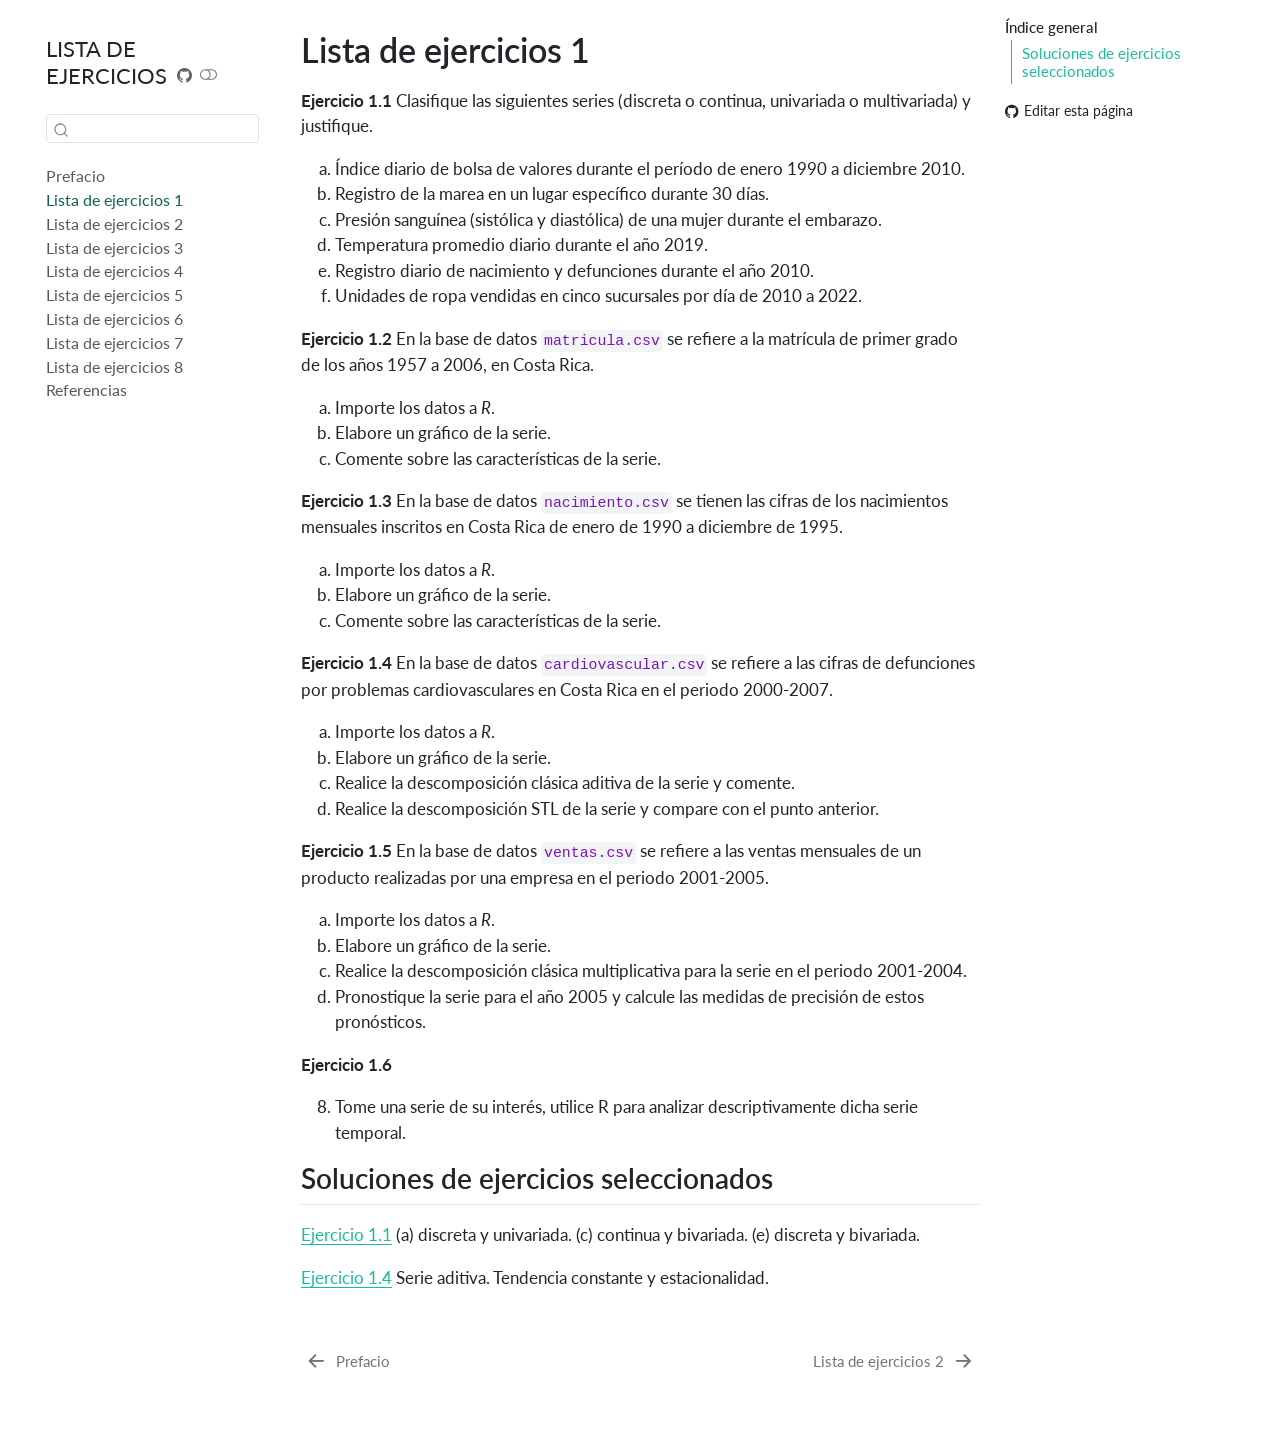
==== commit 19a61de1: "Lista 1" ====
--- a/docs/Lista_1.html
+++ b/docs/Lista_1.html
@@ -52,7 +52,7 @@
 <script src="site_libs/quarto-search/fuse.min.js"></script>
 <script src="site_libs/quarto-search/quarto-search.js"></script>
 <meta name="quarto:offset" content="./">
-<link href="./references.html" rel="next">
+<link href="./Lista_2.html" rel="next">
 <link href="./index.html" rel="prev">
 <script src="site_libs/quarto-html/quarto.js" type="module"></script>
 <script src="site_libs/quarto-html/tabsets/tabsets.js" type="module"></script>
@@ -312,8 +312,43 @@
 </li>
         <li class="sidebar-item">
   <div class="sidebar-item-container"> 
+  <a href="./Lista_2.html" class="sidebar-item-text sidebar-link"><span class="chapter-title">Lista de ejercicios 2</span></a>
+  </div>
+</li>
+        <li class="sidebar-item">
+  <div class="sidebar-item-container"> 
+  <a href="./Lista_3.html" class="sidebar-item-text sidebar-link"><span class="chapter-title">Lista de ejercicios 3</span></a>
+  </div>
+</li>
+        <li class="sidebar-item">
+  <div class="sidebar-item-container"> 
+  <a href="./Lista_4.html" class="sidebar-item-text sidebar-link"><span class="chapter-title">Lista de ejercicios 4</span></a>
+  </div>
+</li>
+        <li class="sidebar-item">
+  <div class="sidebar-item-container"> 
+  <a href="./Lista_5.html" class="sidebar-item-text sidebar-link"><span class="chapter-title">Lista de ejercicios 5</span></a>
+  </div>
+</li>
+        <li class="sidebar-item">
+  <div class="sidebar-item-container"> 
+  <a href="./Lista_6.html" class="sidebar-item-text sidebar-link"><span class="chapter-title">Lista de ejercicios 6</span></a>
+  </div>
+</li>
+        <li class="sidebar-item">
+  <div class="sidebar-item-container"> 
+  <a href="./Lista_7.html" class="sidebar-item-text sidebar-link"><span class="chapter-title">Lista de ejercicios 7</span></a>
+  </div>
+</li>
+        <li class="sidebar-item">
+  <div class="sidebar-item-container"> 
+  <a href="./Lista_8.html" class="sidebar-item-text sidebar-link"><span class="chapter-title">Lista de ejercicios 8</span></a>
+  </div>
+</li>
+        <li class="sidebar-item">
+  <div class="sidebar-item-container"> 
   <a href="./references.html" class="sidebar-item-text sidebar-link">
- <span class="menu-text">References</span></a>
+ <span class="menu-text">Referencias</span></a>
   </div>
 </li>
     </ul>
@@ -411,8 +446,17 @@
 
 
 <div id="refs" class="references csl-bib-body hanging-indent" role="list" style="display: none">
-<div id="ref-knuth84" class="csl-entry" role="listitem">
-Knuth, Donald E. 1984. <span>«Literate Programming»</span>. <em>Comput. J.</em> (USA) 27 (2): 97-111. <a href="https://doi.org/10.1093/comjnl/27.2.97">https://doi.org/10.1093/comjnl/27.2.97</a>.
+<div id="ref-Hernandez2011" class="csl-entry" role="listitem">
+Hernández, O. 2011. <em>Introducción a las series cronológicas</em>. Editorial UCR.
+</div>
+<div id="ref-Hyndman2021" class="csl-entry" role="listitem">
+Hyndman, R. J., y G. Athanasopoulos. 2021. <em>Forecasting: principles and practice.</em> 3era ed. OTexts: Melbourne, Australia.
+</div>
+<div id="ref-Morettin2006" class="csl-entry" role="listitem">
+Morettin, Pedro A., y Clélia M. C. Toloi. 2006. <em>Análise de Séries Temporais</em>. 2da ed. Blucher.
+</div>
+<div id="ref-Shumway2016" class="csl-entry" role="listitem">
+Shumway, R., y D. Stoffer. 2016. <em>Time series Analysis and its applications</em>. 4ta ed. Springer.
 </div>
 </div>
 </section>
@@ -838,8 +882,8 @@
       </a>          
   </div>
   <div class="nav-page nav-page-next">
-      <a href="./references.html" class="pagination-link" aria-label="References">
-        <span class="nav-page-text">References</span> <i class="bi bi-arrow-right-short"></i>
+      <a href="./Lista_2.html" class="pagination-link" aria-label="Lista de ejercicios 2">
+        <span class="nav-page-text"><span class="chapter-title">Lista de ejercicios 2</span></span> <i class="bi bi-arrow-right-short"></i>
       </a>
   </div>
 </nav>
